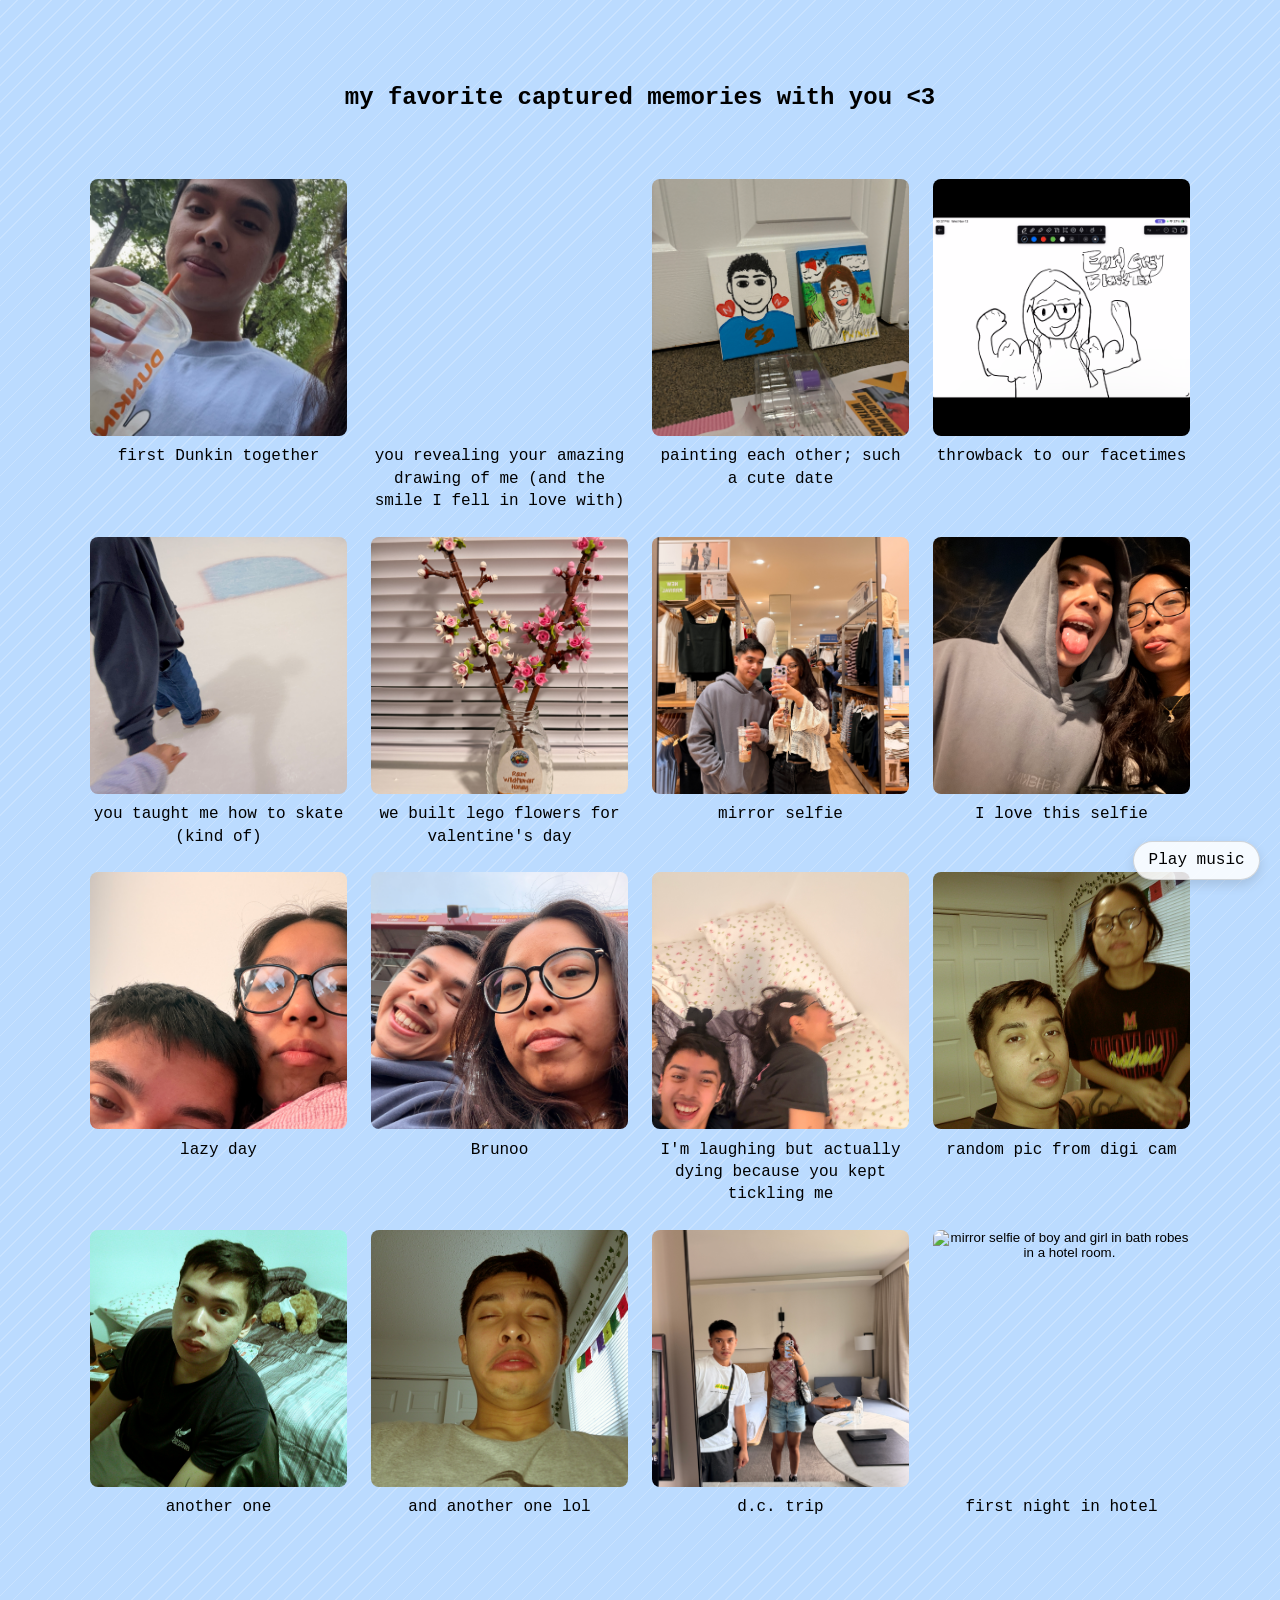
==== gallery.html @ 26b7ffbd "all files" ====
<!DOCTYPE html>
<html lang="en">

<head>
    <meta charset="UTF-8">
    <meta name="viewport" content="width=device-width, initial-scale=1.0">
    <meta http-equiv="X-UA-Compatible" content="ie=edge">
    <title>Anniversary</title>
    <link rel="stylesheet" href="./style.css">
</head>

<body>
    <div class="content">

        <h2>my favorite captured memories with you &lt;3</h2>

        <div class="gallery-grid">

            <figure class="gallery-item">
                <button class="gallery-trigger">
                    <img src="./IMG_0071.JPG" alt="boy holding Dunkin drink.">
                </button>
                <figcaption>first Dunkin together</figcaption>
            </figure>

            <figure class="gallery-item">
                <button class="gallery-trigger">
                    <video muted autoplay loop playsinline>
                        <source src="./IMG_0134.mp4" type="video/mp4" alt="flipping over a canvas.">
                    </video>
                </button>
                <figcaption>you revealing your amazing drawing of me (and the smile I fell in love with)</figcaption>
            </figure>

            <figure class="gallery-item">
                <button class="gallery-trigger">
                    <img src="./IMG_0139.JPG" alt="two paintings next to each other. one of a girl, the other of a boy.">
                </button>
                <figcaption>painting each other; such a cute date</figcaption>
            </figure>

            <figure class="gallery-item">
                <button class="gallery-trigger">
                    <img src="./IMG_0610.PNG" alt="screenshot of a facetime call with a drawing.">
                </button>
                <figcaption>throwback to our facetimes</figcaption>
            </figure>

            <figure class="gallery-item">
                <button class="gallery-trigger">
                    <img src="./IMG_1652.JPG" alt="holding hands in a skating rink.">
                </button>
                <figcaption>you taught me how to skate (kind of)</figcaption>
            </figure>

            <figure class="gallery-item">
                <button class="gallery-trigger">
                    <img src="./IMG_1663.JPG" alt="a vase with lego flowers on a windowsill.">
                </button>
                <figcaption>we built lego flowers for valentine's day</figcaption>
            </figure>

            <figure class="gallery-item">
                <button class="gallery-trigger">
                    <img src="./IMG_2012.JPG" alt="a mirror selfie of a girl and boy in a mall.">
                </button>
                <figcaption>mirror selfie</figcaption>
            </figure>

            <figure class="gallery-item">
                <button class="gallery-trigger">
                    <img src="./IMG_2032.JPG" alt="selfie of girl and boy sticking their tongues out.">
                </button>
                <figcaption>I love this selfie</figcaption>
            </figure>

            <figure class="gallery-item">
                <button class="gallery-trigger">
                    <img src="./IMG_2051.JPG" alt="selfie of girl and boy in bed.">
                </button>
                <figcaption>lazy day</figcaption>
            </figure>

            <figure class="gallery-item">
                <button class="gallery-trigger">
                    <img src="./IMG_3279.JPG" alt="selfie of girl and boy at a concert.">
                </button>
                <figcaption>Brunoo</figcaption>
            </figure>

            <figure class="gallery-item">
                <button class="gallery-trigger">
                    <img src="./IMG_3374.JPG" alt="boy taking a selfie with girl on bed laughing.">
                </button>
                <figcaption>I'm laughing but actually dying because you kept tickling me</figcaption>
            </figure>

            <figure class="gallery-item">
                <button class="gallery-trigger">
                    <img src="./IMG_3390.JPG" alt="boy holding back girl who is laughing.">
                </button>
                <figcaption>random pic from digi cam</figcaption>
            </figure>

            <figure class="gallery-item">
                <button class="gallery-trigger">
                    <img src="./IMG_3391.JPG" alt="boy looking at camera with something in his mouth.">
                </button>
                <figcaption>another one</figcaption>
            </figure>

            <figure class="gallery-item">
                <button class="gallery-trigger">
                    <img src="./IMG_3698.JPG" alt="boy making silly face.">
                </button>
                <figcaption>and another one lol</figcaption>
            </figure>

            <figure class="gallery-item">
                <button class="gallery-trigger">
                    <img src="./IMG_6919.JPG" alt="mirrow selfie of boy and girl in hotel room.">
                </button>
                <figcaption>d.c. trip</figcaption>
            </figure>

            <figure class="gallery-item">
                <button class="gallery-trigger">
                    <img src="./hotel.JPG" alt="mirror selfie of boy and girl in bath robes in a hotel room.">
                </button>
                <figcaption>first night in hotel</figcaption>
            </figure>

            
            
        </div>

        <div class="lightbox" hidden>
            <button class="lightbox-close" type="button" aria-label="Close preview">&times;</button>
            <div class="lightbox-content">
                <div class="lightbox-media"></div>
                <p class="lightbox-caption"></p>
            </div>
        </div>

    </div>
    <audio id="page-music" loop>
        <source src="./soft-spot.mp3" type="audio/mpeg">
    </audio>
    <button class="music-control" type="button">Play music</button>
    <script src="index.js"></script>
</body>

</html>
---- style.css ----
body {
    background: #BBDBFF; 
    background-image: repeating-linear-gradient(
        135deg,
        rgba(255, 255, 255, 0.2) 0,
        rgba(255, 255, 255, 0.2) 1px,
        transparent 1px,
        transparent 12px
    );
    margin: 5%;
    min-height: 100vh;
    font-family: 'Courier New', Courier, monospace;
    color: #000000;
}

/* first page = landing page */
.landing-page-body {
    display: flex;
    align-items: center;
    justify-content: center;
    min-height: 100vh;
    margin: 0;
    padding: 2rem;
    box-sizing: border-box;
}

.landing-card {
    max-width: 700px;
    width: 100%;
    background: rgba(255, 255, 255, 0.22);
    border: 2px solid rgba(0, 0, 0, 0.08);
    border-radius: 22px;
    box-shadow: 0 10px 25px rgba(0, 0, 0, 0.08);
    padding: 2.5rem 2.75rem;
    text-align: center;
    margin: 0 auto;
}

.landing-card h1 {
    margin: 0 0 0.85rem;
    font-size: clamp(2rem, 4vw, 3rem);
    font-weight: 700;
}

.landing-subtitle {
    margin: 0 0 1.25rem;
    font-size: 1.1rem;
}

.landing-note {
    margin: 0 0 2rem;
    line-height: 1.8;
    font-size: 1rem;
    padding: 0 0.5rem;
}

.continue-btn {
    display: inline-block;
    padding: 0.8rem 1.6rem;
    border-radius: 999px;
    background: #ffffff;
    color: #000000;
    text-decoration: none;
    font-weight: 700;
    border: 1px solid rgba(0, 0, 0, 0.15);
    box-shadow: 0 6px 14px rgba(0, 0, 0, 0.08);
    transition: transform 0.2s ease, box-shadow 0.2s ease;
}

.continue-btn:hover {
    transform: translateY(-2px);
    box-shadow: 0 10px 18px rgba(0, 0, 0, 0.12);
}

/* for music in background */
.music-control {
    position: fixed;
    right: 1.25rem;
    bottom: 1.25rem;
    z-index: 10001;
    padding: 0.6rem 0.9rem;
    border: 1px solid rgba(0, 0, 0, 0.15);
    border-radius: 999px;
    background: rgba(255, 255, 255, 0.85);
    color: #000000;
    font: inherit;
    cursor: pointer;
    box-shadow: 0 5px 12px rgba(0, 0, 0, 0.12);
}

.music-control:hover {
    background: #ffffff;
}
/* ------------------ */

/* instructions for start page, with typing animation */
.instructions{
    font-size: 1rem;
    font-weight: 200;
    text-align: center;
    margin: 0;
}

/* content class contains all content - column default */
.content {
    display: flex;
    flex-direction: column;
    align-items: center;
    justify-content: center;
    min-height: 100vh;
    gap: 1rem;
}

.start-page-body, .opened-page-body {
    margin: 0;
}

/* folder icon for start page*/
.folder {
    width: 500px; 
    height: 360px; 
    position: relative;
    background-image: url('./folder.svg');
    background-size: 100% 92%;
    background-repeat: no-repeat;
    background-position: center;
    display: flex;
    justify-content: center;
    align-items: center;
    margin-bottom: 0.5rem;
}

.folder h3 {
    position: absolute;
    left: 25%;
    top: 19%;
    transform: translate(-50%, -50%);
    margin: 0;
    font-size: 20px;
    color: black;
    font-weight: 300;
    pointer-events: none;
}

.heart-svg {
    width: 20%;
    max-width: 140px;
    height: auto;
    position: absolute;
    left: 50%;
    top: 50%;
    transform: translate(-50%, -50%);
    animation: heart-pulse 1.8s ease-in-out infinite;
}

/* heart pulse animation in folder */
@keyframes heart-pulse {
    0% { transform: translate(-50%, -50%) scale(1); }
    50% { transform: translate(-50%, -50%) scale(1.18); }
    100% { transform: translate(-50%, -50%) scale(1); }
}


/* typing styles.... JS will type text and toggles classes */
.instructions {
    display: inline-block;
    white-space: nowrap;
    overflow: hidden;
}
.instructions.typing {
    border-right: .12em solid #000;
}
.instructions.typed {
    border-right: none;
}

/* choice grid for options - letter and gallery */

.choice-grid {
    display: flex;
    flex-direction: row;
    align-items: stretch;
    justify-content: center;
    gap: 2rem;
    width: min(100%, 760px);
}

.choice-card {
    flex: 1 1 0;
    min-width: 0;
    box-sizing: border-box;
    text-align: center;
    padding: 0.75rem;
    border-radius: 10px;
    /* background: rgba(255, 255, 255, 0.2); */
}

.choice-link {
    display: block;
    outline: none;
}

.choice-link img {
    box-shadow: 0 5px 12px rgba(0, 0, 0, 0.1);
    transition: transform 0.18s ease, box-shadow 0.18s ease;
}

/* hover interaction */
.choice-link:hover img {
    transform: translateY(-3px);
    box-shadow: 0 9px 18px rgba(0, 0, 0, 0.14);
}

.choice-link:active img {
    transform: translateY(1px) scale(0.99);
    box-shadow: 0 3px 7px rgba(0, 0, 0, 0.1);
}

.choice-link:focus-visible {
    outline: 2px solid #7a0f1d;
    outline-offset: 4px;
}

.choice-card img {
    display: block;
    width: 100%;
    max-width: 100%;
    height: 20rem;
    object-fit: cover;
    margin-bottom: 5px;
}

/* letter image in letter page */
.letter-image {
    display: block;
    width: auto;
    max-width: 55vw;
    height: auto;
    object-fit: contain;
    padding-top: 2%;
    /* padding-bottom: 5%; */
}

.letter-page-body h2 {
    margin: 0;
}

.letter-page-body .letter-image {
    padding-top: 0;
}


/* gallery page */
.gallery-grid {
    display: grid;
    grid-template-columns: repeat(4, minmax(0, 1fr));
    gap: 1.5rem;
    width: min(92vw, 1100px);
    padding: 2rem 0;
}

.gallery-item {
    margin: 0;
    text-align: center;
}

.gallery-trigger {
    display: block;
    width: 100%;
    padding: 0;
    border: 0;
    background: transparent;
    cursor: pointer;
}

.gallery-trigger img,
.gallery-trigger video {
    display: block;
    width: 100%;
    aspect-ratio: 1;
    object-fit: cover;
    border-radius: 8px;
}

.gallery-item figcaption {
    margin-top: 0.6rem;
    line-height: 1.4;
}

.lightbox {
    position: fixed;
    inset: 0;
    z-index: 10000;
    display: grid;
    place-items: center;
    padding: 2rem;
    background: rgba(0, 0, 0, 0.78);
}

.lightbox[hidden] {
    display: none;
}

.lightbox-content {
    position: relative;
    max-width: min(90vw, 1000px);
    max-height: 90vh;
    text-align: center;
}

.lightbox-media img,
.lightbox-media video {
    display: block;
    max-width: 90vw;
    max-height: 78vh;
    width: auto;
    height: auto;
    margin: 0 auto;
    object-fit: contain;
}

.lightbox-caption {
    margin: 1rem 0 0;
    color: #ffffff;
    line-height: 1.4;
}

.lightbox-close {
    position: absolute;
    top: 1rem;
    right: 1.5rem;
    z-index: 1;
    border: 0;
    background: transparent;
    color: #ffffff;
    font-size: 2rem;
    line-height: 1;
    cursor: pointer;
}

@media (max-width: 800px) {
    .gallery-grid {
        grid-template-columns: repeat(3, minmax(0, 1fr));
    }
}

@media (max-width: 520px) {
    .gallery-grid {
        grid-template-columns: repeat(2, minmax(0, 1fr));
        gap: 1rem;
    }
}


@media (max-width: 600px) {
    .choice-grid {
        flex-direction: column;
    }

    .choice-card img {
        height: 180px;
    }
}

/* page transition overlay for fading in effect */
.page-transition {
    position: fixed;
    inset: 0;
    background: #BBDBFF; /* match body background for smooth fade */
    z-index: 9999;
    opacity: 1;
    transition: opacity 500ms ease;
    pointer-events: none;
}
.page-transition.hidden {
    opacity: 0;
}
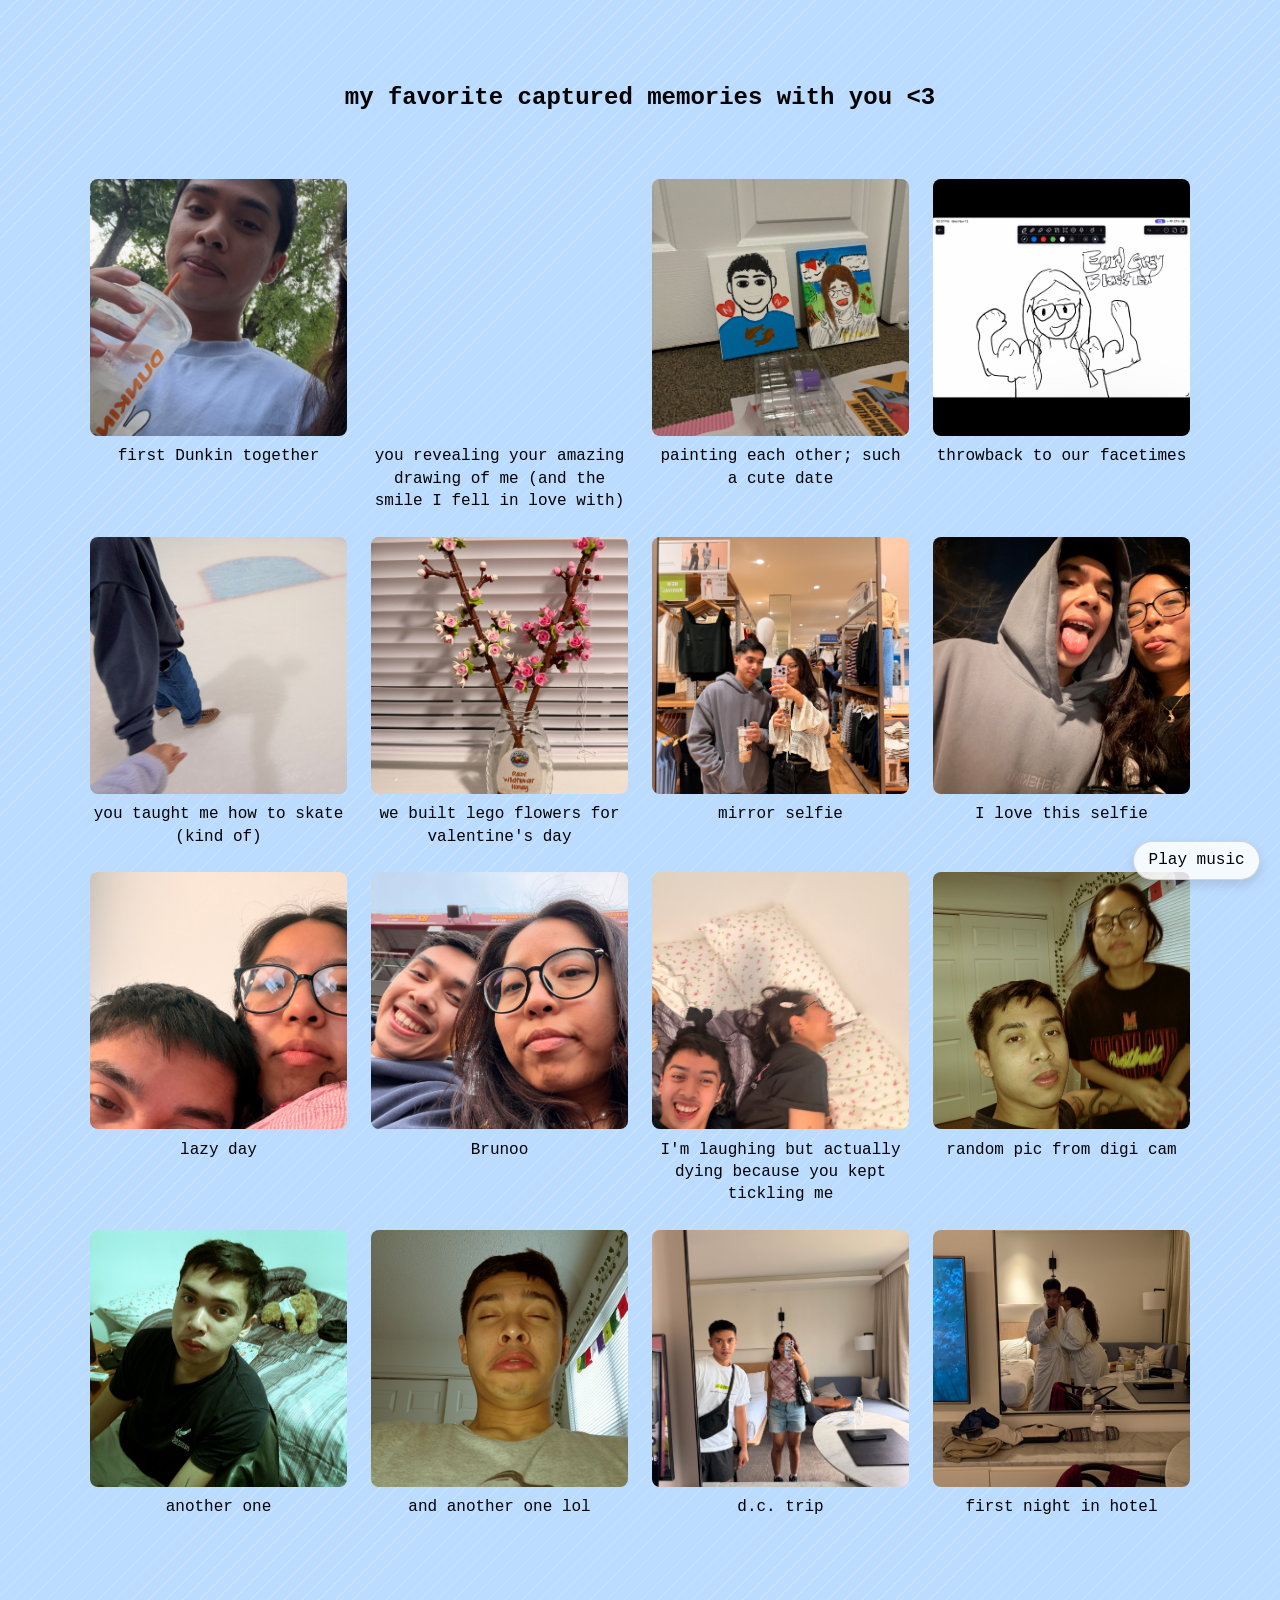
==== commit e5321328: "update file paths" ====
--- a/gallery.html
+++ b/gallery.html
@@ -18,7 +18,7 @@
 
             <figure class="gallery-item">
                 <button class="gallery-trigger">
-                    <img src="./IMG_0071.JPG" alt="boy holding Dunkin drink.">
+                    <img src="media/IMG_0071.JPG" alt="boy holding Dunkin drink.">
                 </button>
                 <figcaption>first Dunkin together</figcaption>
             </figure>
@@ -26,7 +26,7 @@
             <figure class="gallery-item">
                 <button class="gallery-trigger">
                     <video muted autoplay loop playsinline>
-                        <source src="./IMG_0134.mp4" type="video/mp4" alt="flipping over a canvas.">
+                        <source src="media/IMG_0134.mp4" type="video/mp4" alt="flipping over a canvas.">
                     </video>
                 </button>
                 <figcaption>you revealing your amazing drawing of me (and the smile I fell in love with)</figcaption>
@@ -34,98 +34,98 @@
 
             <figure class="gallery-item">
                 <button class="gallery-trigger">
-                    <img src="./IMG_0139.JPG" alt="two paintings next to each other. one of a girl, the other of a boy.">
+                    <img src="media/IMG_0139.JPG" alt="two paintings next to each other. one of a girl, the other of a boy.">
                 </button>
                 <figcaption>painting each other; such a cute date</figcaption>
             </figure>
 
             <figure class="gallery-item">
                 <button class="gallery-trigger">
-                    <img src="./IMG_0610.PNG" alt="screenshot of a facetime call with a drawing.">
+                    <img src="media/IMG_0610.PNG" alt="screenshot of a facetime call with a drawing.">
                 </button>
                 <figcaption>throwback to our facetimes</figcaption>
             </figure>
 
             <figure class="gallery-item">
                 <button class="gallery-trigger">
-                    <img src="./IMG_1652.JPG" alt="holding hands in a skating rink.">
+                    <img src="media/IMG_1652.JPG" alt="holding hands in a skating rink.">
                 </button>
                 <figcaption>you taught me how to skate (kind of)</figcaption>
             </figure>
 
             <figure class="gallery-item">
                 <button class="gallery-trigger">
-                    <img src="./IMG_1663.JPG" alt="a vase with lego flowers on a windowsill.">
+                    <img src="media/IMG_1663.JPG" alt="a vase with lego flowers on a windowsill.">
                 </button>
                 <figcaption>we built lego flowers for valentine's day</figcaption>
             </figure>
 
             <figure class="gallery-item">
                 <button class="gallery-trigger">
-                    <img src="./IMG_2012.JPG" alt="a mirror selfie of a girl and boy in a mall.">
+                    <img src="media/IMG_2012.JPG" alt="a mirror selfie of a girl and boy in a mall.">
                 </button>
                 <figcaption>mirror selfie</figcaption>
             </figure>
 
             <figure class="gallery-item">
                 <button class="gallery-trigger">
-                    <img src="./IMG_2032.JPG" alt="selfie of girl and boy sticking their tongues out.">
+                    <img src="media/IMG_2032.JPG" alt="selfie of girl and boy sticking their tongues out.">
                 </button>
                 <figcaption>I love this selfie</figcaption>
             </figure>
 
             <figure class="gallery-item">
                 <button class="gallery-trigger">
-                    <img src="./IMG_2051.JPG" alt="selfie of girl and boy in bed.">
+                    <img src="media/IMG_2051.JPG" alt="selfie of girl and boy in bed.">
                 </button>
                 <figcaption>lazy day</figcaption>
             </figure>
 
             <figure class="gallery-item">
                 <button class="gallery-trigger">
-                    <img src="./IMG_3279.JPG" alt="selfie of girl and boy at a concert.">
+                    <img src="media/IMG_3279.JPG" alt="selfie of girl and boy at a concert.">
                 </button>
                 <figcaption>Brunoo</figcaption>
             </figure>
 
             <figure class="gallery-item">
                 <button class="gallery-trigger">
-                    <img src="./IMG_3374.JPG" alt="boy taking a selfie with girl on bed laughing.">
+                    <img src="media/IMG_3374.JPG" alt="boy taking a selfie with girl on bed laughing.">
                 </button>
                 <figcaption>I'm laughing but actually dying because you kept tickling me</figcaption>
             </figure>
 
             <figure class="gallery-item">
                 <button class="gallery-trigger">
-                    <img src="./IMG_3390.JPG" alt="boy holding back girl who is laughing.">
+                    <img src="media/IMG_3390.JPG" alt="boy holding back girl who is laughing.">
                 </button>
                 <figcaption>random pic from digi cam</figcaption>
             </figure>
 
             <figure class="gallery-item">
                 <button class="gallery-trigger">
-                    <img src="./IMG_3391.JPG" alt="boy looking at camera with something in his mouth.">
+                    <img src="media/IMG_3391.JPG" alt="boy looking at camera with something in his mouth.">
                 </button>
                 <figcaption>another one</figcaption>
             </figure>
 
             <figure class="gallery-item">
                 <button class="gallery-trigger">
-                    <img src="./IMG_3698.JPG" alt="boy making silly face.">
+                    <img src="media/IMG_3698.JPG" alt="boy making silly face.">
                 </button>
                 <figcaption>and another one lol</figcaption>
             </figure>
 
             <figure class="gallery-item">
                 <button class="gallery-trigger">
-                    <img src="./IMG_6919.JPG" alt="mirrow selfie of boy and girl in hotel room.">
+                    <img src="media/IMG_6919.JPG" alt="mirrow selfie of boy and girl in hotel room.">
                 </button>
                 <figcaption>d.c. trip</figcaption>
             </figure>
 
             <figure class="gallery-item">
                 <button class="gallery-trigger">
-                    <img src="./hotel.JPG" alt="mirror selfie of boy and girl in bath robes in a hotel room.">
+                    <img src="media/hotel.jpg" alt="mirror selfie of boy and girl in bath robes in a hotel room.">
                 </button>
                 <figcaption>first night in hotel</figcaption>
             </figure>
@@ -144,7 +144,7 @@
 
     </div>
     <audio id="page-music" loop>
-        <source src="./soft-spot.mp3" type="audio/mpeg">
+        <source src="media/soft-spot.mp3" type="audio/mpeg">
     </audio>
     <button class="music-control" type="button">Play music</button>
     <script src="index.js"></script>
--- a/style.css
+++ b/style.css
@@ -120,7 +120,7 @@
     width: 500px; 
     height: 360px; 
     position: relative;
-    background-image: url('./folder.svg');
+    background-image: url('media/folder.svg');
     background-size: 100% 92%;
     background-repeat: no-repeat;
     background-position: center;
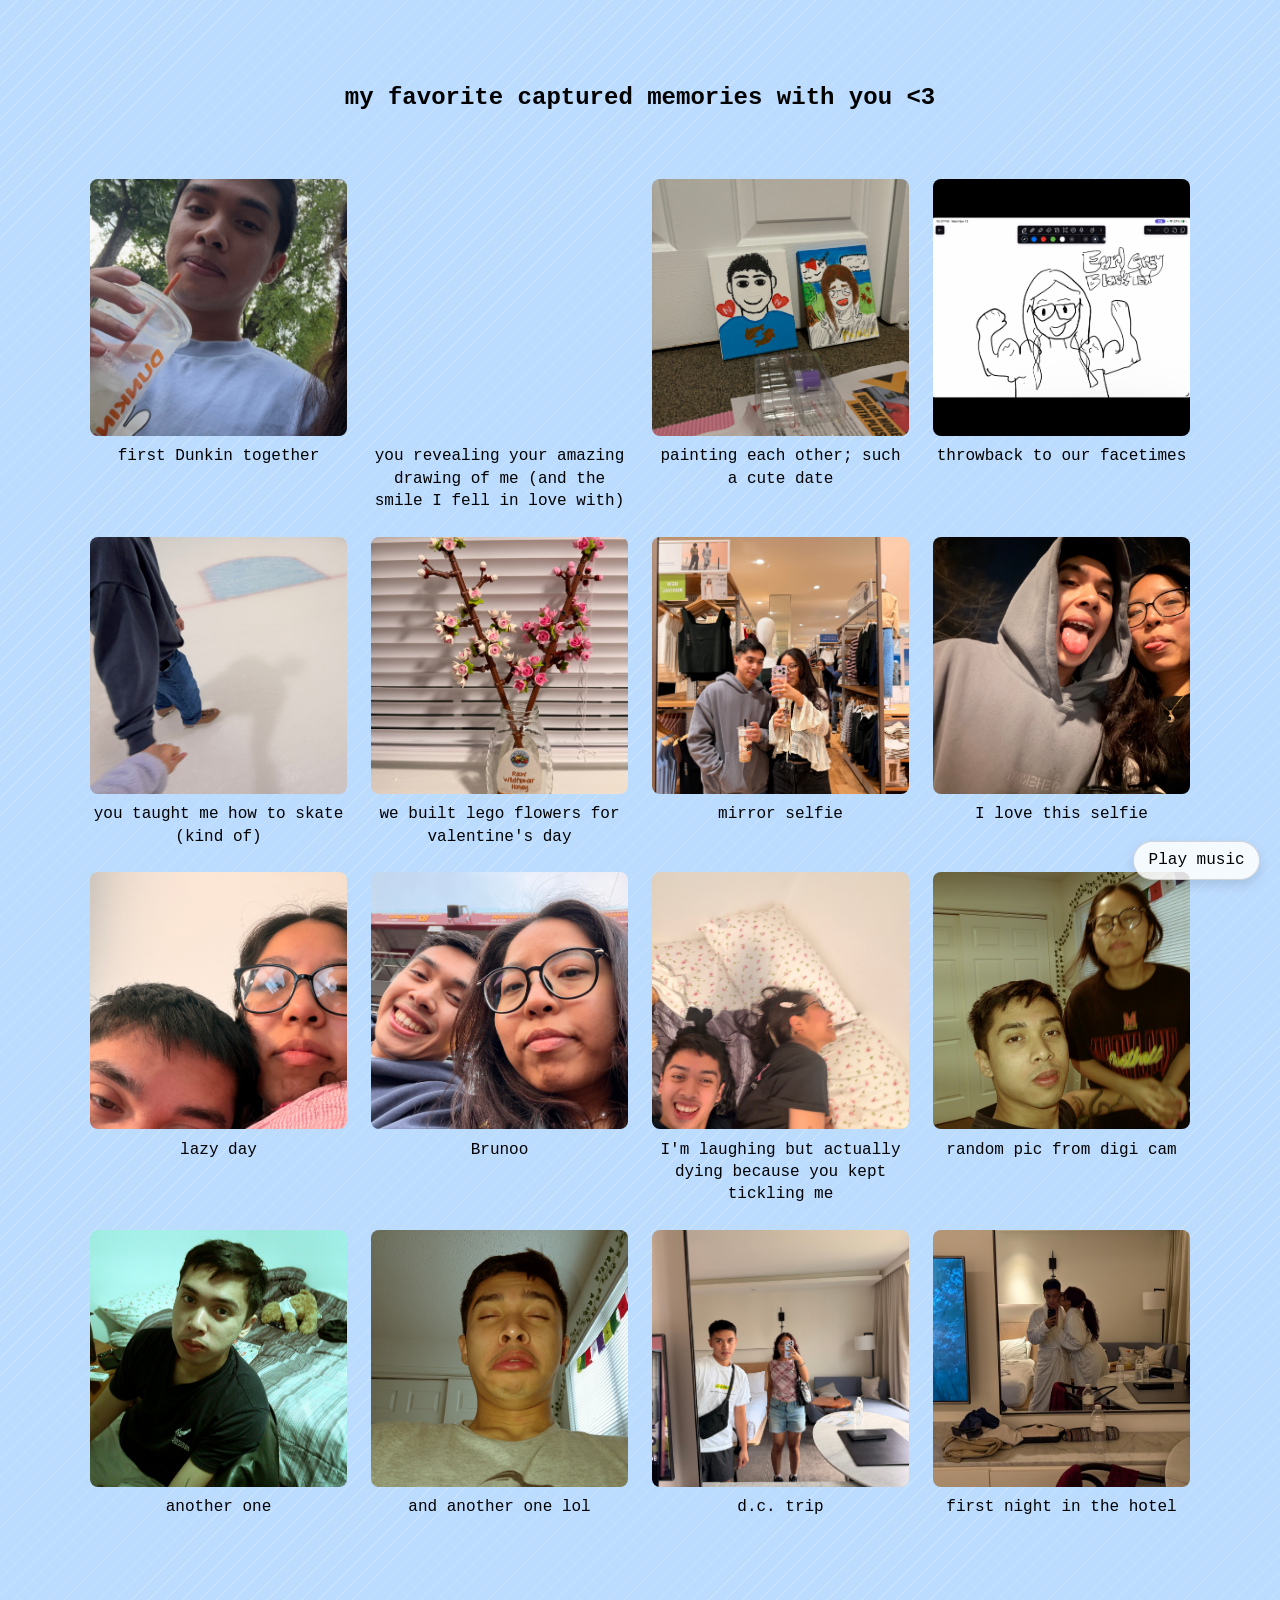
==== commit 10b9a80c: "caption update" ====
--- a/gallery.html
+++ b/gallery.html
@@ -127,7 +127,7 @@
                 <button class="gallery-trigger">
                     <img src="media/hotel.jpg" alt="mirror selfie of boy and girl in bath robes in a hotel room.">
                 </button>
-                <figcaption>first night in hotel</figcaption>
+                <figcaption>first night in the hotel</figcaption>
             </figure>
 
             
